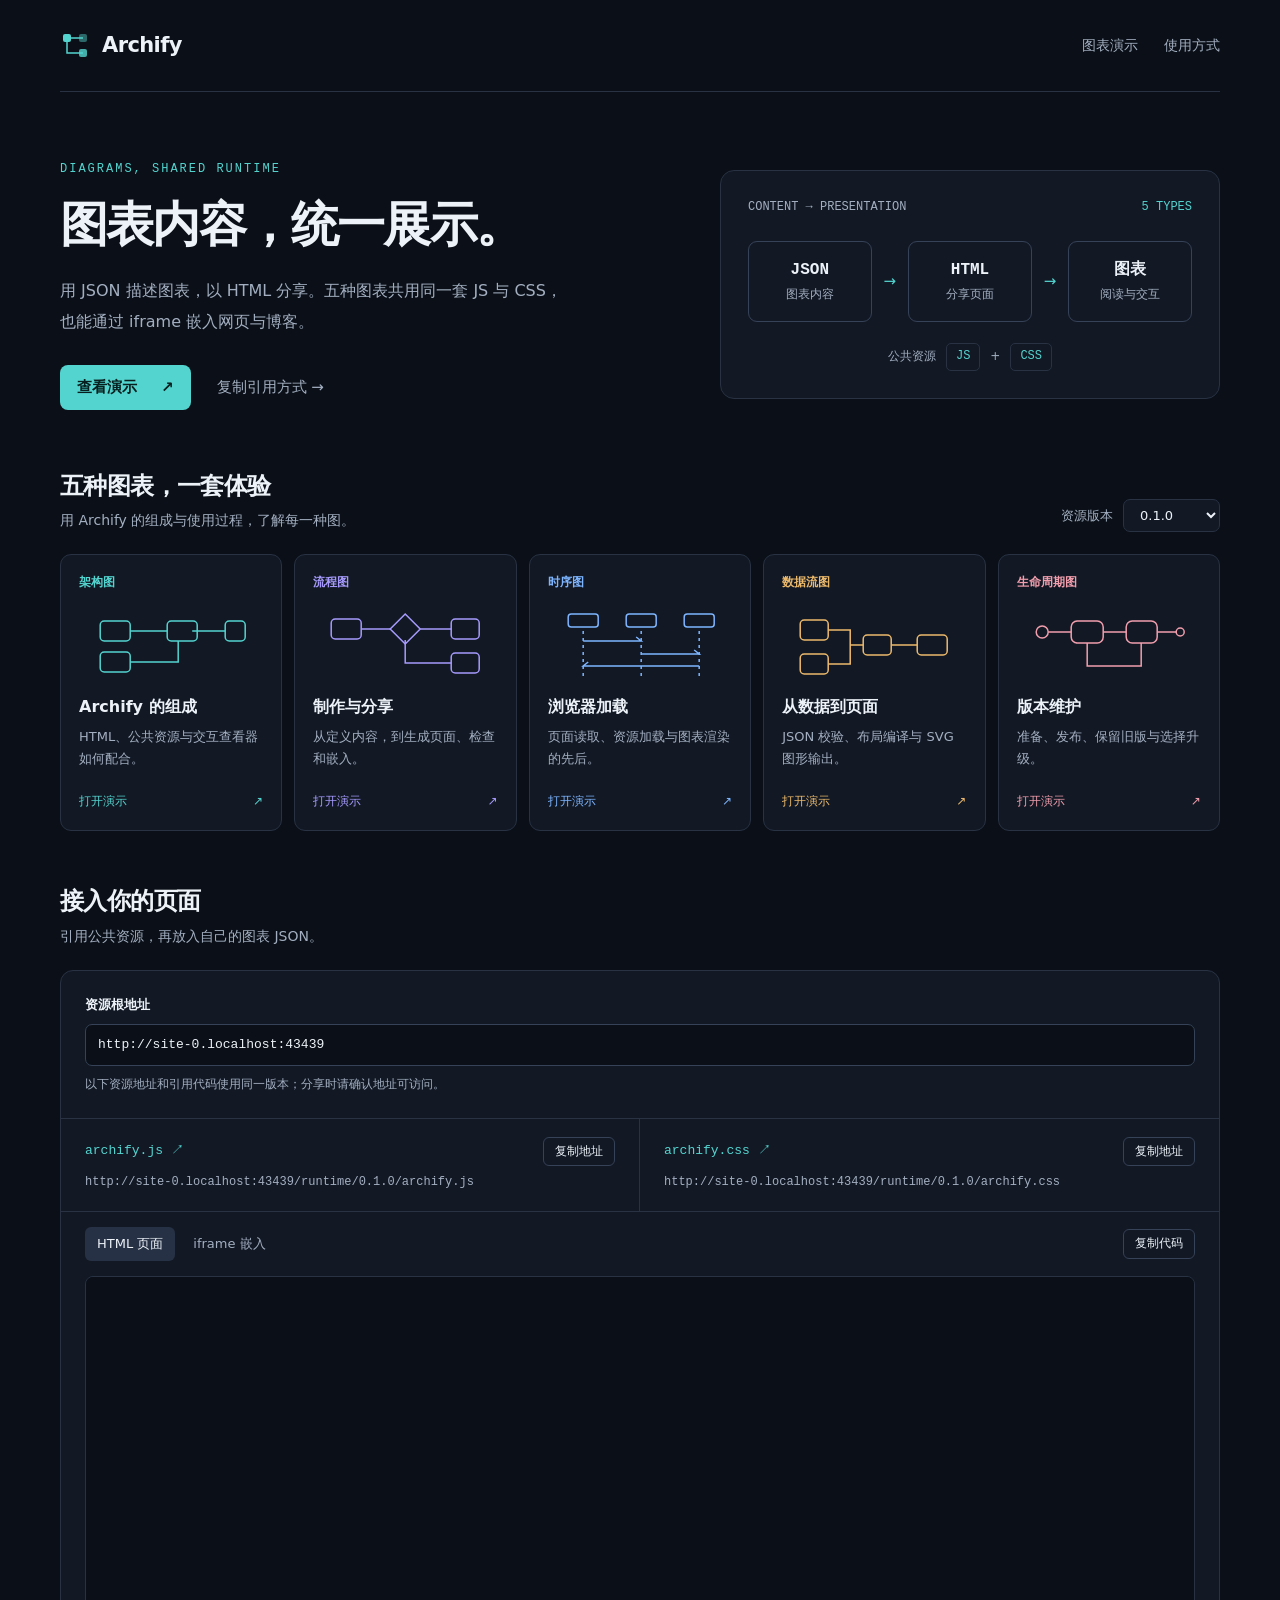
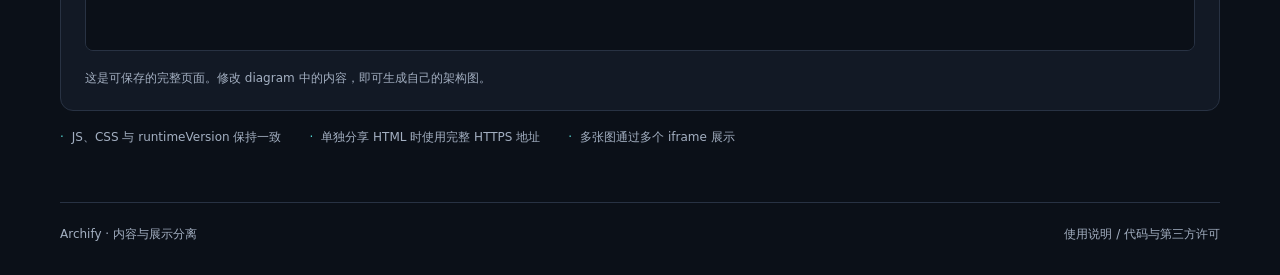
==== index.html @ 6543a51c "Publish Archify runtime 0.1.0 and demo homepage" ====
<!doctype html>
<html lang="zh-CN">
<head>
  <meta charset="utf-8">
  <meta name="viewport" content="width=device-width, initial-scale=1">
  <meta name="description" content="Archify 图表演示与使用入口：五种图表，共用 JS/CSS，以 HTML 分享或通过 iframe 嵌入。">
  <title>Archify · 演示与使用</title>
  <style>
    :root{color-scheme:dark;--bg:#0b1018;--panel:#121925;--line:#283243;--text:#edf2f8;--muted:#a3afc1;--accent:#54d4cf}
    *{box-sizing:border-box}html{scroll-behavior:smooth;scroll-padding-top:24px}body{margin:0;background:var(--bg);color:var(--text);font:15px/1.65 system-ui,-apple-system,"Segoe UI",sans-serif}
    a{color:inherit;text-decoration:none}button,input,select{font:inherit}button,a,input,select{-webkit-tap-highlight-color:transparent}button{cursor:pointer}a:focus-visible,button:focus-visible,input:focus-visible,select:focus-visible{outline:2px solid var(--accent);outline-offset:4px}
    .wrap{width:min(1160px,calc(100% - 64px));margin:auto}header{display:flex;align-items:center;justify-content:space-between;gap:24px;padding:28px 0;border-bottom:1px solid var(--line)}.brand{display:flex;align-items:center;gap:12px;font-size:21px;font-weight:750;letter-spacing:-.6px}.brand svg{width:30px;height:30px;color:var(--accent)}nav{display:flex;gap:26px;font-size:14px;color:var(--muted)}nav a:hover{color:var(--text)}
    .hero{display:grid;grid-template-columns:1.2fr 1fr;gap:60px;align-items:center;padding:68px 0 60px}.eyebrow{font:12px/1.5 ui-monospace,Consolas,monospace;letter-spacing:2px;color:var(--accent);margin:0 0 17px}h1{font-size:clamp(32px,4vw,48px);line-height:1.24;letter-spacing:-1.8px;margin:0 0 22px;font-weight:750}.intro{color:var(--muted);max-width:510px;margin:0;font-size:16px;line-height:1.9}.hero-links{display:flex;gap:14px;align-items:center;margin-top:28px}.primary{display:inline-flex;align-items:center;gap:24px;padding:10px 17px;border-radius:8px;background:var(--accent);color:#07201f;font-weight:650}.secondary{padding:10px 12px;color:var(--muted)}.secondary:hover{color:var(--text)}
    .pipeline{border:1px solid var(--line);border-radius:14px;background:var(--panel);padding:27px}.pipeline-title{display:flex;justify-content:space-between;gap:16px;font:12px/1.5 ui-monospace,Consolas,monospace;color:var(--muted);margin-bottom:25px}.pipeline-title span:last-child{color:var(--accent)}.flow{display:flex;align-items:center;gap:12px}.flow-box{flex:1;min-width:0;border:1px solid #354257;border-radius:9px;padding:16px 7px;text-align:center;font:600 16px/1.6 ui-monospace,Consolas,monospace}.flow-box small{display:block;font:12px/1.8 system-ui,sans-serif;color:var(--muted)}.flow-arrow{color:var(--accent)}.shared{display:flex;gap:10px;align-items:center;justify-content:center;margin-top:21px;font-size:12px;color:var(--muted)}.shared code{border:1px solid var(--line);border-radius:5px;padding:3px 9px;color:var(--accent)}
    section{margin-bottom:54px}.section-head{display:flex;align-items:end;justify-content:space-between;gap:20px;margin-bottom:22px}h2{font-size:24px;line-height:1.4;letter-spacing:-.6px;margin:0 0 6px}.section-head p{margin:0;color:var(--muted);font-size:14px}.version{display:flex;align-items:center;gap:10px;white-space:nowrap;color:var(--muted);font-size:13px}.version select{border:1px solid var(--line);border-radius:7px;background:var(--panel);color:var(--text);padding:7px 29px 7px 12px}
    .demos{display:grid;grid-template-columns:repeat(5,minmax(0,1fr));gap:12px}.demo{--ink:var(--accent);display:flex;flex-direction:column;border:1px solid var(--line);border-radius:11px;background:var(--panel);padding:18px;transition:border-color .15s,transform .15s}.demo:hover{border-color:var(--ink);transform:translateY(-3px)}.demo-tag{color:var(--ink);font-size:12px;font-weight:600}.demo svg{width:100%;height:68px;margin:18px 0 16px;color:var(--ink);overflow:visible}.demo h3{margin:0 0 7px;font-size:16px;line-height:1.5}.demo p{color:var(--muted);font-size:13px;line-height:1.7;margin:0 0 22px}.demo-open{display:flex;justify-content:space-between;font-size:12px;color:var(--ink);margin-top:auto}.workflow{--ink:#a69afd}.sequence{--ink:#7eb5ff}.dataflow{--ink:#edba6c}.lifecycle{--ink:#f29ead}
    .usage{border:1px solid var(--line);border-radius:13px;background:var(--panel);overflow:hidden}.asset-config{padding:23px 24px;border-bottom:1px solid var(--line)}.asset-config label{display:block;font-size:13px;margin-bottom:9px;font-weight:600}.address{display:flex;gap:12px;align-items:center}.address input{width:100%;min-width:0;border:1px solid #354257;border-radius:7px;background:var(--bg);color:var(--text);padding:10px 12px;font:13px/1.5 ui-monospace,Consolas,monospace}.helper{font-size:12px;color:var(--muted);margin:9px 0 0}.helper.error{color:#ffa5a5}.asset-list{display:grid;grid-template-columns:1fr 1fr;gap:0}.asset{padding:18px 24px;border-bottom:1px solid var(--line);min-width:0}.asset:first-child{border-right:1px solid var(--line)}.asset-label{display:flex;align-items:center;justify-content:space-between;gap:12px;margin-bottom:7px}.asset-label a{font:13px/1.6 ui-monospace,Consolas,monospace;color:var(--accent)}.asset-label a:hover{text-decoration:underline}.asset code{display:block;font:12px/1.65 ui-monospace,Consolas,monospace;color:var(--muted);overflow-wrap:anywhere}.copy{border:1px solid #354257;border-radius:6px;background:transparent;color:var(--text);padding:4px 11px;font-size:12px}.copy:hover{border-color:var(--accent);color:var(--accent)}.copy:disabled{opacity:.4;cursor:not-allowed}
    .snippet-head{display:flex;align-items:center;justify-content:space-between;gap:12px;padding:15px 24px}.tabs{display:flex;gap:6px}.tabs button{border:0;border-radius:6px;background:transparent;color:var(--muted);font-size:13px;padding:6px 12px;white-space:nowrap}.tabs button[aria-pressed="true"]{color:var(--text);background:#263145}.snippet{margin:0 24px 18px;padding:18px;background:var(--bg);border:1px solid var(--line);border-radius:8px;font:12px/1.8 ui-monospace,Consolas,monospace;overflow:auto;max-height:375px;tab-size:2}.snippet-note{padding:0 24px 22px;margin:0;color:var(--muted);font-size:12px}.principles{display:flex;flex-wrap:wrap;gap:12px 28px;color:var(--muted);font-size:12px;margin-top:17px}.principles span::before{content:'·';color:var(--accent);margin-right:8px}
    footer{display:flex;justify-content:space-between;gap:20px;border-top:1px solid var(--line);padding:22px 0 30px;font-size:12px;color:var(--muted)}footer a:hover{color:var(--text)}.status{position:fixed;left:50%;bottom:25px;transform:translateX(-50%);border-radius:8px;background:#263145;border:1px solid #45516a;color:var(--text);padding:10px 18px;font-size:13px;z-index:2}.status:empty{display:none}
    @media(max-width:1000px){.hero{gap:30px}.demos{grid-template-columns:repeat(3,minmax(0,1fr))}.demo svg{max-width:180px}.hero h1{font-size:38px}}
    @media(max-width:650px){.wrap{width:calc(100% - 32px)}header{padding:21px 0}nav{gap:17px}.hero{grid-template-columns:1fr;gap:28px;padding:38px 0}.hero h1{font-size:34px}.pipeline{padding:23px}.demos{grid-template-columns:repeat(2,minmax(0,1fr))}.demo{padding:15px}.section-head{align-items:start}.section-head p{max-width:230px}.version{flex-direction:column;align-items:end;gap:5px}.asset-list{grid-template-columns:1fr}.asset:first-child{border-right:0}.asset-config,.asset{padding:18px}.snippet-head{padding:13px 18px}.snippet{margin:0 18px 14px}.snippet-note{padding:0 18px 18px}.principles{gap:7px 18px}section{margin-bottom:38px}footer{flex-wrap:wrap}}
    @media(prefers-reduced-motion:reduce){html{scroll-behavior:auto}.demo{transition:none}.demo:hover{transform:none}}
    @media(max-width:360px){.snippet-head{padding:13px 12px;gap:6px}.tabs{gap:2px}.tabs button{padding:6px 8px;font-size:12px}.snippet-head .copy{padding:4px 8px;white-space:nowrap}}
  </style>
</head>
<body>
  <div class="wrap">
    <header>
      <a class="brand" href="./index.html" aria-label="Archify 首页"><svg viewBox="0 0 30 30" aria-hidden="true"><path d="M7 8h16M7 8v15h16" fill="none" stroke="currentColor" stroke-width="1.5"/><rect x="3" y="4" width="8" height="8" rx="2" fill="currentColor"/><rect x="19" y="4" width="8" height="8" rx="2" fill="currentColor" opacity=".45"/><rect x="19" y="19" width="8" height="8" rx="2" fill="currentColor" opacity=".8"/></svg>Archify</a>
      <nav aria-label="主导航"><a href="#demos">图表演示</a><a href="#usage">使用方式</a></nav>
    </header>
    <main>
      <div class="hero">
        <div>
          <p class="eyebrow">DIAGRAMS, SHARED RUNTIME</p>
          <h1>图表内容，统一展示。</h1>
          <p class="intro">用 JSON 描述图表，以 HTML 分享。五种图表共用同一套 JS 与 CSS，也能通过 iframe 嵌入网页与博客。</p>
          <div class="hero-links"><a class="primary" href="#demos">查看演示 <span aria-hidden="true">↗</span></a><a class="secondary" href="#usage">复制引用方式 →</a></div>
        </div>
        <div class="pipeline" aria-label="JSON 内嵌于 HTML，由公共 JS 和 CSS 展示为图表">
          <div class="pipeline-title"><span>CONTENT → PRESENTATION</span><span>5 TYPES</span></div>
          <div class="flow"><div class="flow-box">JSON<small>图表内容</small></div><span class="flow-arrow" aria-hidden="true">→</span><div class="flow-box">HTML<small>分享页面</small></div><span class="flow-arrow" aria-hidden="true">→</span><div class="flow-box">图表<small>阅读与交互</small></div></div>
          <div class="shared"><span>公共资源</span><code>JS</code><span>+</span><code>CSS</code></div>
        </div>
      </div>
      <section id="demos" aria-labelledby="demos-heading">
        <div class="section-head"><div><h2 id="demos-heading">五种图表，一套体验</h2><p>用 Archify 的组成与使用过程，了解每一种图。</p></div><label class="version" for="version">资源版本<select id="version"><option value="0.1.0">0.1.0</option></select></label></div>
        <div class="demos">
          <a class="demo" data-demo="archify-overview.architecture.html" href="runtime/0.1.0/archify-overview.architecture.html">
            <span class="demo-tag">架构图</span><svg viewBox="0 0 160 68" aria-hidden="true"><g fill="none" stroke="currentColor" stroke-width="1.5"><path d="M39 20h37m25 0h33M87 30v21H39"/><rect x="9" y="10" width="30" height="20" rx="4"/><rect x="76" y="10" width="30" height="20" rx="4"/><rect x="134" y="10" width="20" height="20" rx="4"/><rect x="9" y="41" width="30" height="20" rx="4"/></g></svg>
            <h3>Archify 的组成</h3><p>HTML、公共资源与交互查看器如何配合。</p><span class="demo-open">打开演示 <span aria-hidden="true">↗</span></span>
          </a>
          <a class="demo workflow" data-demo="archify-authoring.workflow.html" href="runtime/0.1.0/archify-authoring.workflow.html">
            <span class="demo-tag">流程图</span><svg viewBox="0 0 160 68" aria-hidden="true"><g fill="none" stroke="currentColor" stroke-width="1.5"><path d="M36 18h29m30 0h31M80 29v23h46"/><rect x="6" y="8" width="30" height="20" rx="4"/><path d="m80 3 15 15-15 15-15-15Z"/><rect x="126" y="8" width="28" height="20" rx="4"/><rect x="126" y="42" width="28" height="20" rx="4"/></g></svg>
            <h3>制作与分享</h3><p>从定义内容，到生成页面、检查和嵌入。</p><span class="demo-open">打开演示 <span aria-hidden="true">↗</span></span>
          </a>
          <a class="demo sequence" data-demo="archify-loading.sequence.html" href="runtime/0.1.0/archify-loading.sequence.html">
            <span class="demo-tag">时序图</span><svg viewBox="0 0 160 68" aria-hidden="true"><g fill="none" stroke="currentColor" stroke-width="1.5"><rect x="8" y="3" width="30" height="13" rx="3"/><rect x="66" y="3" width="30" height="13" rx="3"/><rect x="124" y="3" width="30" height="13" rx="3"/><path d="M23 20v46m58-46v46m58-46v46" stroke-dasharray="3 4"/><path d="M23 30h58l-5-4m5 17h58l-5-4m5 16H23l5-4"/></g></svg>
            <h3>浏览器加载</h3><p>页面读取、资源加载与图表渲染的先后。</p><span class="demo-open">打开演示 <span aria-hidden="true">↗</span></span>
          </a>
          <a class="demo dataflow" data-demo="archify-transform.dataflow.html" href="runtime/0.1.0/archify-transform.dataflow.html">
            <span class="demo-tag">数据流图</span><svg viewBox="0 0 160 68" aria-hidden="true"><g fill="none" stroke="currentColor" stroke-width="1.5"><path d="M34 19h22v15h13m-35 19h22V34m41 0h26"/><rect x="6" y="9" width="28" height="20" rx="4"/><rect x="6" y="43" width="28" height="20" rx="4"/><rect x="69" y="24" width="28" height="20" rx="4"/><rect x="123" y="24" width="30" height="20" rx="4"/></g></svg>
            <h3>从数据到页面</h3><p>JSON 校验、布局编译与 SVG 图形输出。</p><span class="demo-open">打开演示 <span aria-hidden="true">↗</span></span>
          </a>
          <a class="demo lifecycle" data-demo="archify-release.lifecycle.html" href="runtime/0.1.0/archify-release.lifecycle.html">
            <span class="demo-tag">生命周期图</span><svg viewBox="0 0 160 68" aria-hidden="true"><g fill="none" stroke="currentColor" stroke-width="1.5"><circle cx="13" cy="21" r="6"/><path d="M19 21h23m32 0h23m31 0h19M112 32v23H58V32"/><rect x="42" y="10" width="32" height="22" rx="6"/><rect x="97" y="10" width="31" height="22" rx="6"/><circle cx="151" cy="21" r="4"/></g></svg>
            <h3>版本维护</h3><p>准备、发布、保留旧版与选择升级。</p><span class="demo-open">打开演示 <span aria-hidden="true">↗</span></span>
          </a>
        </div>
      </section>
      <section id="usage" aria-labelledby="usage-heading">
        <div class="section-head"><div><h2 id="usage-heading">接入你的页面</h2><p>引用公共资源，再放入自己的图表 JSON。</p></div></div>
        <div class="usage">
          <div class="asset-config"><label for="asset-base">资源根地址</label><div class="address"><input id="asset-base" type="url" value="https://static.example.com/archify" spellcheck="false" autocomplete="off" aria-describedby="base-help"></div><p class="helper" id="base-help">替换为实际资源地址；以下链接和代码会一起更新。</p></div>
          <div class="asset-list">
            <div class="asset"><div class="asset-label"><a id="js-link" href="runtime/0.1.0/archify.js">archify.js ↗</a><button class="copy" type="button" data-copy="js" aria-label="复制 JS 地址">复制地址</button></div><code id="js-url">runtime/0.1.0/archify.js</code></div>
            <div class="asset"><div class="asset-label"><a id="css-link" href="runtime/0.1.0/archify.css">archify.css ↗</a><button class="copy" type="button" data-copy="css" aria-label="复制 CSS 地址">复制地址</button></div><code id="css-url">runtime/0.1.0/archify.css</code></div>
          </div>
          <div class="snippet-head"><div class="tabs" aria-label="引用示例"><button type="button" data-snippet="html" aria-pressed="true">HTML 页面</button><button type="button" data-snippet="iframe" aria-pressed="false">iframe 嵌入</button></div><button class="copy" type="button" data-copy="snippet">复制代码</button></div>
          <pre class="snippet" tabindex="0" aria-label="引用代码"><code id="snippet">启用 JavaScript 后可生成引用示例；完整 HTML 示例也可在 README 中查看。</code></pre>
          <p class="snippet-note" id="snippet-note">修改 diagram 中的内容，即可生成自己的架构图。</p>
        </div>
        <div class="principles"><span>JS、CSS 与 runtimeVersion 保持一致</span><span>单独分享 HTML 时使用完整 HTTPS 地址</span><span>多张图通过多个 iframe 展示</span></div>
        <noscript><p class="helper">图表演示需要 JavaScript。启用后即可显示图表和复制引用代码。</p></noscript>
      </section>
    </main>
    <footer><span>Archify · 内容与展示分离</span><div><a href="README.md">使用说明</a> <span aria-hidden="true"> / </span> <a href="LICENSE">代码与第三方许可</a></div></footer>
  </div>
  <div class="status" id="copy-status" role="status" aria-live="polite"></div>
  <script>
    (() => {
      const version = document.getElementById('version');
      const base = document.getElementById('asset-base');
      const help = document.getElementById('base-help');
      const output = document.getElementById('snippet');
      const copyButtons = [...document.querySelectorAll('[data-copy]')];
      const status = document.getElementById('copy-status');
      const hosted = /^https?:$/.test(location.protocol);
      const localHint = '本地预览使用示例域名，请替换为实际资源地址。';
      base.value = hosted ? new URL('.', location.href).href.replace(/\/$/, '') : base.value;
      let selected = 'html', snippets = {}, urls = {}, statusTimer;
      function refresh() {
        let root;
        try {
          root = new URL(base.value.trim());
          if (!/^https?:$/.test(root.protocol) || root.username || root.password || root.search || root.hash) throw new Error('invalid');
        } catch {
          help.textContent = '请输入完整 HTTP 或 HTTPS 地址，不包含登录信息、查询参数或片段。';
          help.classList.add('error'); base.setAttribute('aria-invalid', 'true');
          copyButtons.forEach(button => button.disabled = true);
          return;
        }
        help.classList.remove('error'); base.removeAttribute('aria-invalid');
        help.textContent = !hosted && root.hostname === 'static.example.com' ? localHint : '以下资源地址和引用代码使用同一版本；分享时请确认地址可访问。';
        copyButtons.forEach(button => button.disabled = false);
        const prefix = root.href.replace(/\/$/, '') + '/runtime/' + version.value;
        urls = {js: prefix + '/archify.js', css: prefix + '/archify.css'};
        for (const kind of ['js', 'css']) {
          document.getElementById(kind + '-url').textContent = urls[kind];
          document.getElementById(kind + '-link').href = urls[kind];
        }
        document.querySelectorAll('[data-demo]').forEach(link => { link.href = 'runtime/' + version.value + '/' + link.dataset.demo; });
        const data = {runtimeVersion:version.value, diagram:{schema_version:1, diagram_type:'architecture', meta:{title:'应用架构',locale:'zh-CN',output:'app.html'}, components:[{id:'web',type:'frontend',label:'网页',pos:[40,80],size:[160,80]},{id:'api',type:'backend',label:'API',pos:[300,80],size:[160,80]}], connections:[{id:'request',from:'web',to:'api',label:'HTTPS'}]}};
        const closingScript = '</' + 'script>';
        const attribute = value => value.replaceAll('&', '&amp;').replaceAll('"', '&quot;');
        snippets.html = '<!doctype html>\n<html lang="zh-CN" data-theme="dark" data-unified="true" data-motion="still">\n<head>\n  <meta charset="utf-8">\n  <meta name="viewport" content="width=device-width, initial-scale=1">\n  <title>应用架构</title>\n  <link rel="stylesheet" href="' + attribute(urls.css) + '">\n</head>\n<body>\n  <main id="archify-root" data-archify-root aria-busy="true">\n    <p id="archify-status" role="status">正在加载图表…</p>\n  </main>\n  <script id="archify-data" type="application/json">\n' + JSON.stringify(data, null, 2).replaceAll('<', '\\u003c') + '\n  ' + closingScript + '\n  <script src="' + attribute(urls.js) + '" defer>' + closingScript + '\n</body>\n</html>';
        snippets.iframe = '<iframe\n  src="' + attribute(prefix) + '/archify-overview.architecture.html"\n  title="Archify 架构图演示"\n  width="100%"\n  height="720"\n  style="border: 0"\n  allowfullscreen>\n</iframe>';
        showSnippet();
      }
      function showSnippet() {
        output.textContent = snippets[selected] || '';
        document.querySelectorAll('[data-snippet]').forEach(button => button.setAttribute('aria-pressed', String(button.dataset.snippet === selected)));
        document.getElementById('snippet-note').textContent = selected === 'html' ? '这是可保存的完整页面。修改 diagram 中的内容，即可生成自己的架构图。' : '此示例嵌入架构图演示；将 src 替换为你托管的图表 HTML 地址。';
      }
      async function copy(value) {
        try {
          if (!navigator.clipboard?.writeText) throw new Error('clipboard unavailable');
          await navigator.clipboard.writeText(value);
        } catch {
          const previous = document.activeElement;
          const field = document.createElement('textarea');
          field.value = value; field.style.cssText = 'position:fixed;left:-9999px;top:0';
          document.body.append(field); field.select();
          let copied = false;
          try { copied = document.execCommand('copy'); } finally { field.remove(); previous?.focus({preventScroll:true}); }
          if (!copied) throw new Error('copy failed');
        }
      }
      document.querySelectorAll('[data-snippet]').forEach(button => button.addEventListener('click', () => { selected = button.dataset.snippet; showSnippet(); }));
      copyButtons.forEach(button => button.addEventListener('click', async () => {
        try { await copy(button.dataset.copy === 'snippet' ? snippets[selected] : urls[button.dataset.copy]); status.textContent = '已复制'; }
        catch { status.textContent = '复制失败，请选中文字后手动复制。'; }
        clearTimeout(statusTimer); statusTimer = setTimeout(() => status.textContent = '', 3000);
      }));
      base.addEventListener('input', refresh); version.addEventListener('change', refresh); refresh();
    })();
  </script>
</body>
</html>
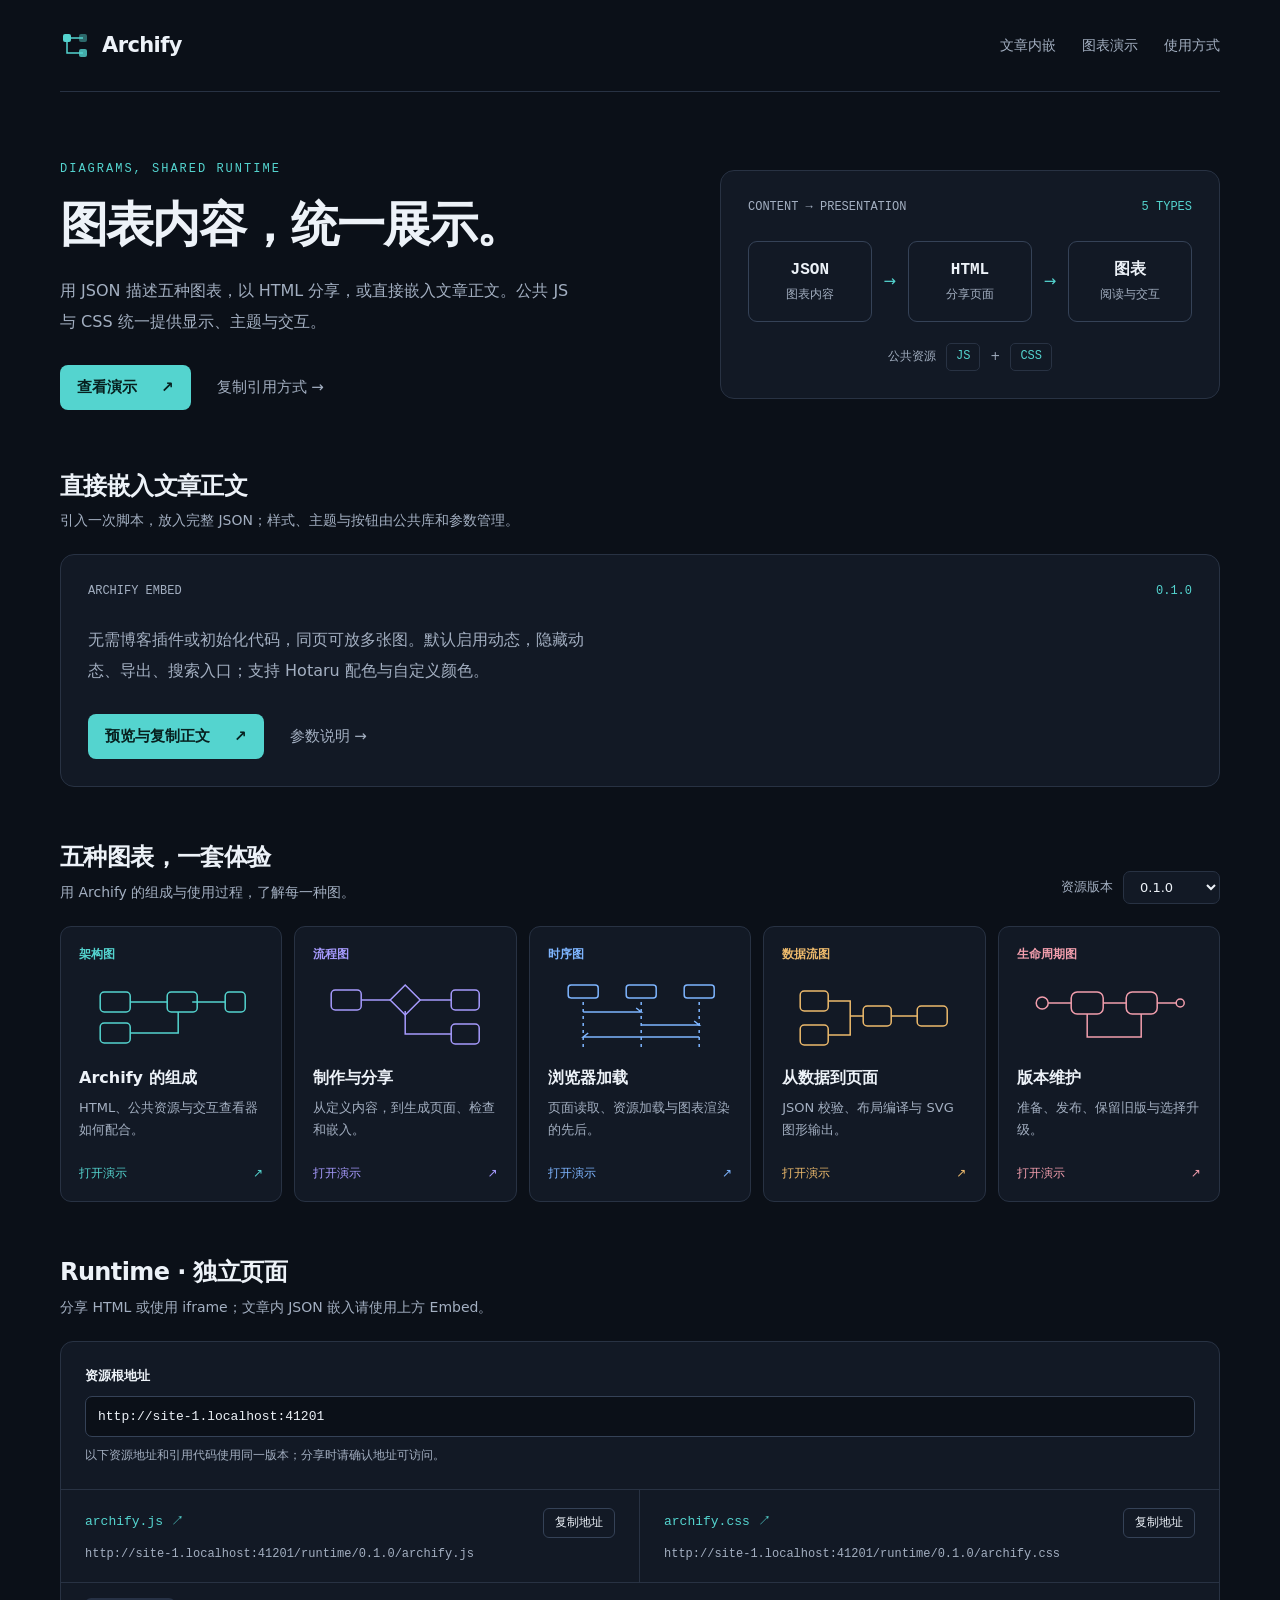
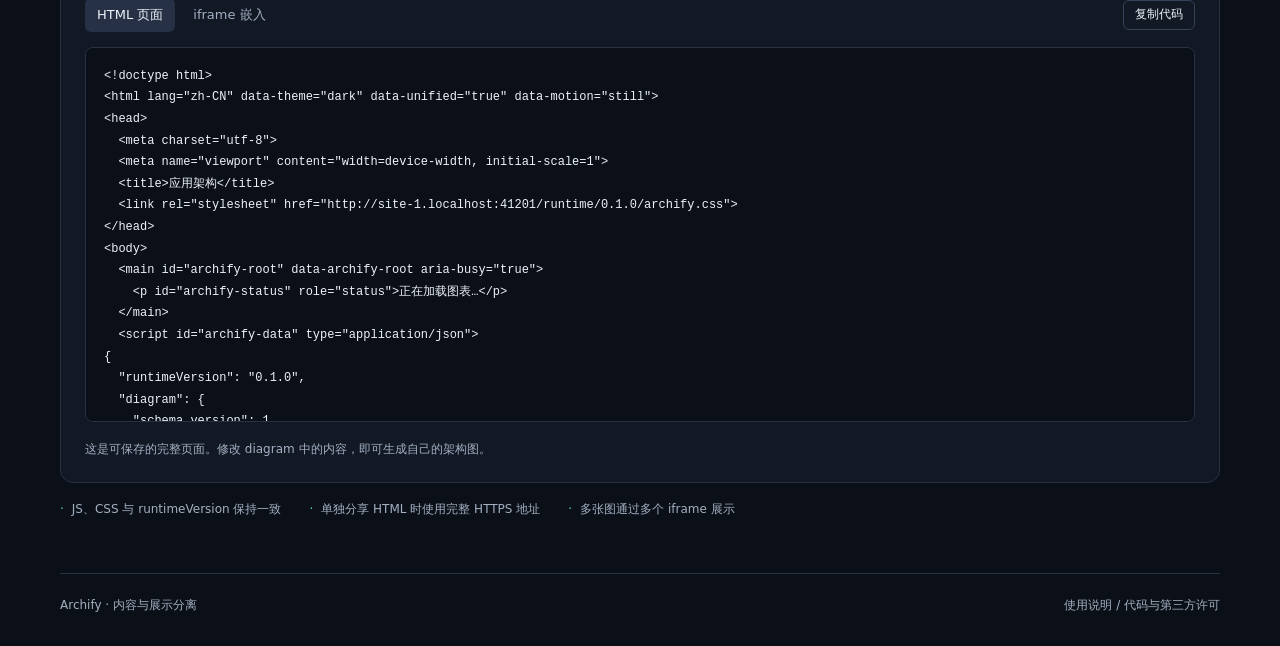
==== commit 37b78510: "feat: add Archify Embed 0.1.0 distribution" ====
--- a/index.html
+++ b/index.html
@@ -3,7 +3,7 @@
 <head>
   <meta charset="utf-8">
   <meta name="viewport" content="width=device-width, initial-scale=1">
-  <meta name="description" content="Archify 图表演示与使用入口：五种图表，共用 JS/CSS，以 HTML 分享或通过 iframe 嵌入。">
+  <meta name="description" content="Archify 图表演示与使用入口：五种图表，通过 Embed 在文章内嵌入 JSON，或通过 Runtime 分享独立 HTML 页面。">
   <title>Archify · 演示与使用</title>
   <style>
     :root{color-scheme:dark;--bg:#0b1018;--panel:#121925;--line:#283243;--text:#edf2f8;--muted:#a3afc1;--accent:#54d4cf}
@@ -19,6 +19,7 @@
     footer{display:flex;justify-content:space-between;gap:20px;border-top:1px solid var(--line);padding:22px 0 30px;font-size:12px;color:var(--muted)}footer a:hover{color:var(--text)}.status{position:fixed;left:50%;bottom:25px;transform:translateX(-50%);border-radius:8px;background:#263145;border:1px solid #45516a;color:var(--text);padding:10px 18px;font-size:13px;z-index:2}.status:empty{display:none}
     @media(max-width:1000px){.hero{gap:30px}.demos{grid-template-columns:repeat(3,minmax(0,1fr))}.demo svg{max-width:180px}.hero h1{font-size:38px}}
     @media(max-width:650px){.wrap{width:calc(100% - 32px)}header{padding:21px 0}nav{gap:17px}.hero{grid-template-columns:1fr;gap:28px;padding:38px 0}.hero h1{font-size:34px}.pipeline{padding:23px}.demos{grid-template-columns:repeat(2,minmax(0,1fr))}.demo{padding:15px}.section-head{align-items:start}.section-head p{max-width:230px}.version{flex-direction:column;align-items:end;gap:5px}.asset-list{grid-template-columns:1fr}.asset:first-child{border-right:0}.asset-config,.asset{padding:18px}.snippet-head{padding:13px 18px}.snippet{margin:0 18px 14px}.snippet-note{padding:0 18px 18px}.principles{gap:7px 18px}section{margin-bottom:38px}footer{flex-wrap:wrap}}
+    @media(max-width:650px){header{flex-wrap:wrap}nav{flex-wrap:wrap}.hero-links{flex-wrap:wrap}}
     @media(prefers-reduced-motion:reduce){html{scroll-behavior:auto}.demo{transition:none}.demo:hover{transform:none}}
     @media(max-width:360px){.snippet-head{padding:13px 12px;gap:6px}.tabs{gap:2px}.tabs button{padding:6px 8px;font-size:12px}.snippet-head .copy{padding:4px 8px;white-space:nowrap}}
   </style>
@@ -27,14 +28,14 @@
   <div class="wrap">
     <header>
       <a class="brand" href="./index.html" aria-label="Archify 首页"><svg viewBox="0 0 30 30" aria-hidden="true"><path d="M7 8h16M7 8v15h16" fill="none" stroke="currentColor" stroke-width="1.5"/><rect x="3" y="4" width="8" height="8" rx="2" fill="currentColor"/><rect x="19" y="4" width="8" height="8" rx="2" fill="currentColor" opacity=".45"/><rect x="19" y="19" width="8" height="8" rx="2" fill="currentColor" opacity=".8"/></svg>Archify</a>
-      <nav aria-label="主导航"><a href="#demos">图表演示</a><a href="#usage">使用方式</a></nav>
+      <nav aria-label="主导航"><a href="embed/0.1.0/index.html">文章内嵌</a><a href="#demos">图表演示</a><a href="#usage">使用方式</a></nav>
     </header>
     <main>
       <div class="hero">
         <div>
           <p class="eyebrow">DIAGRAMS, SHARED RUNTIME</p>
           <h1>图表内容，统一展示。</h1>
-          <p class="intro">用 JSON 描述图表，以 HTML 分享。五种图表共用同一套 JS 与 CSS，也能通过 iframe 嵌入网页与博客。</p>
+          <p class="intro">用 JSON 描述五种图表，以 HTML 分享，或直接嵌入文章正文。公共 JS 与 CSS 统一提供显示、主题与交互。</p>
           <div class="hero-links"><a class="primary" href="#demos">查看演示 <span aria-hidden="true">↗</span></a><a class="secondary" href="#usage">复制引用方式 →</a></div>
         </div>
         <div class="pipeline" aria-label="JSON 内嵌于 HTML，由公共 JS 和 CSS 展示为图表">
@@ -43,6 +44,10 @@
           <div class="shared"><span>公共资源</span><code>JS</code><span>+</span><code>CSS</code></div>
         </div>
       </div>
+      <section id="embed" aria-labelledby="embed-heading">
+        <div class="section-head"><div><h2 id="embed-heading">直接嵌入文章正文</h2><p>引入一次脚本，放入完整 JSON；样式、主题与按钮由公共库和参数管理。</p></div></div>
+        <div class="pipeline"><div class="pipeline-title"><span>ARCHIFY EMBED</span><span>0.1.0</span></div><p class="intro">无需博客插件或初始化代码，同页可放多张图。默认启用动态，隐藏动态、导出、搜索入口；支持 Hotaru 配色与自定义颜色。</p><div class="hero-links"><a class="primary" href="embed/0.1.0/index.html">预览与复制正文 <span aria-hidden="true">↗</span></a><a class="secondary" href="embed/0.1.0/README.md">参数说明 →</a></div></div>
+      </section>
       <section id="demos" aria-labelledby="demos-heading">
         <div class="section-head"><div><h2 id="demos-heading">五种图表，一套体验</h2><p>用 Archify 的组成与使用过程，了解每一种图。</p></div><label class="version" for="version">资源版本<select id="version"><option value="0.1.0">0.1.0</option></select></label></div>
         <div class="demos">
@@ -69,7 +74,7 @@
         </div>
       </section>
       <section id="usage" aria-labelledby="usage-heading">
-        <div class="section-head"><div><h2 id="usage-heading">接入你的页面</h2><p>引用公共资源，再放入自己的图表 JSON。</p></div></div>
+        <div class="section-head"><div><h2 id="usage-heading">Runtime · 独立页面</h2><p>分享 HTML 或使用 iframe；文章内 JSON 嵌入请使用上方 Embed。</p></div></div>
         <div class="usage">
           <div class="asset-config"><label for="asset-base">资源根地址</label><div class="address"><input id="asset-base" type="url" value="https://static.example.com/archify" spellcheck="false" autocomplete="off" aria-describedby="base-help"></div><p class="helper" id="base-help">替换为实际资源地址；以下链接和代码会一起更新。</p></div>
           <div class="asset-list">
